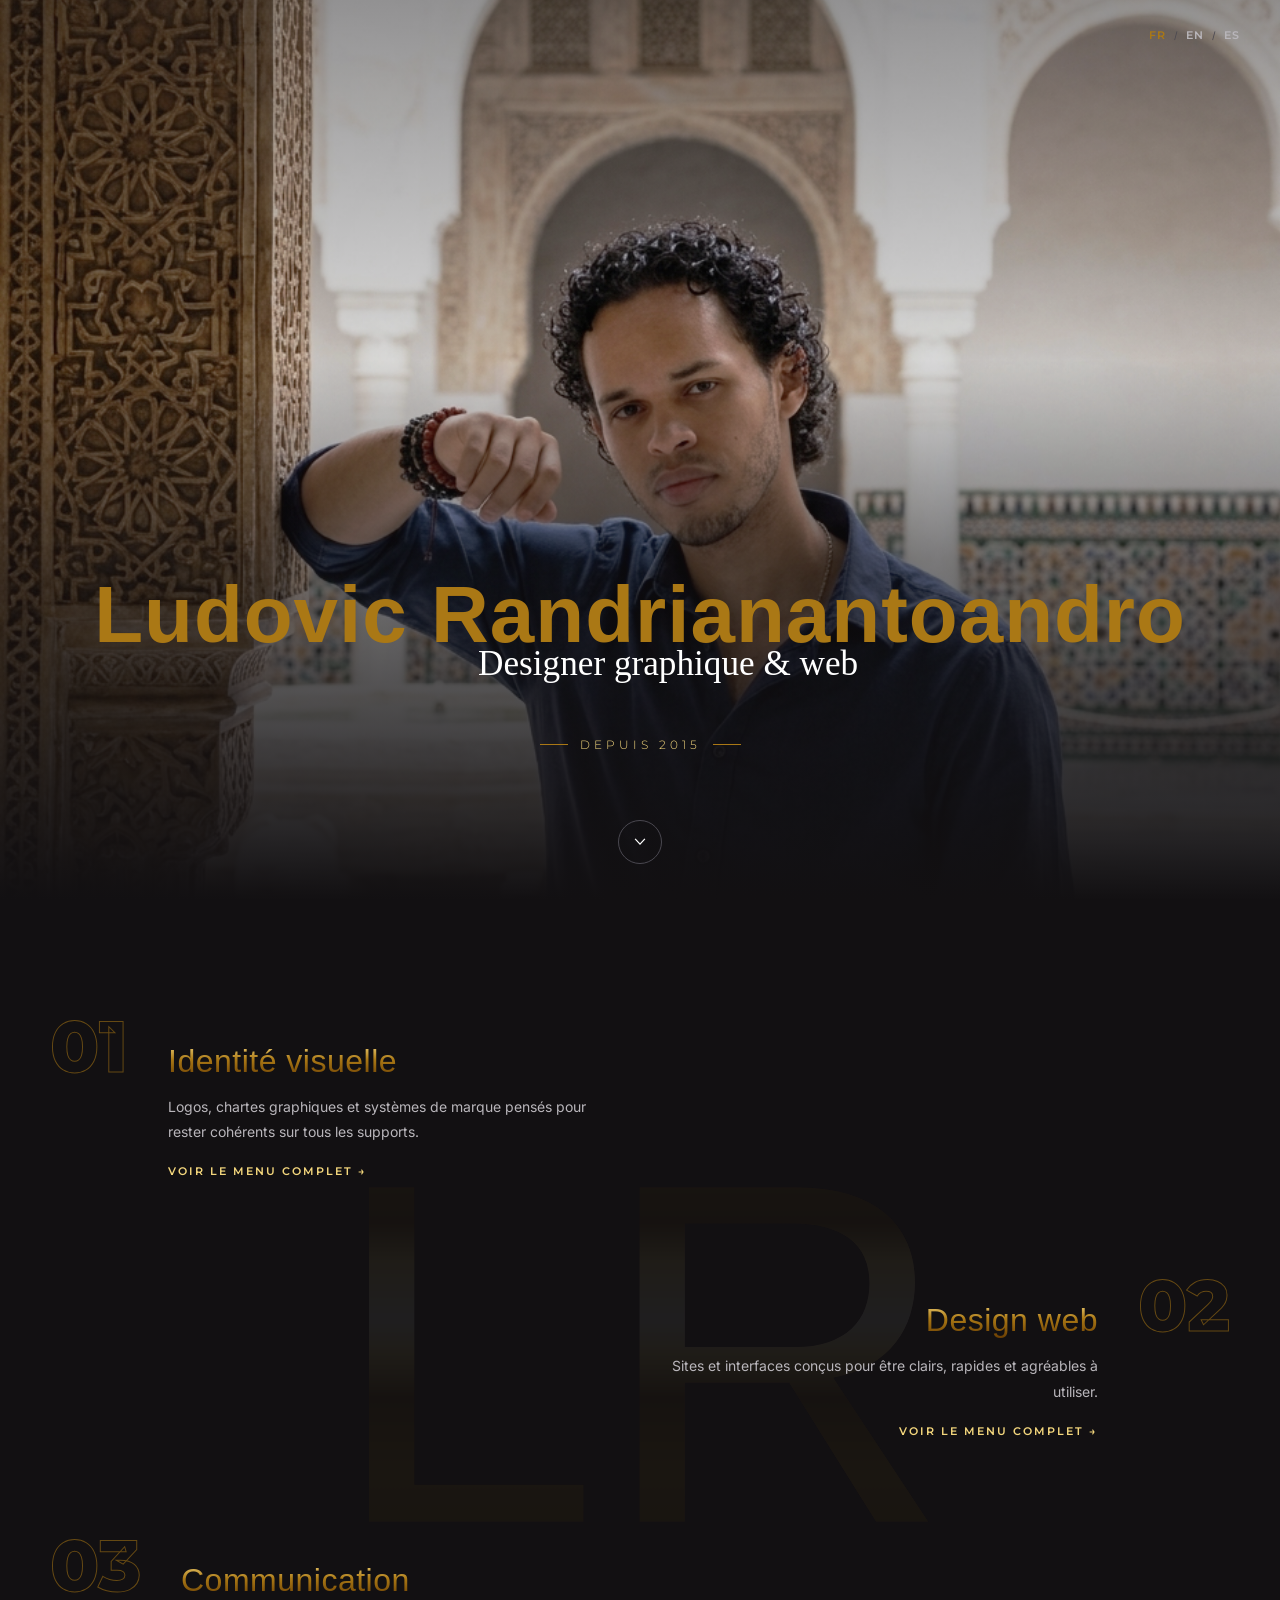
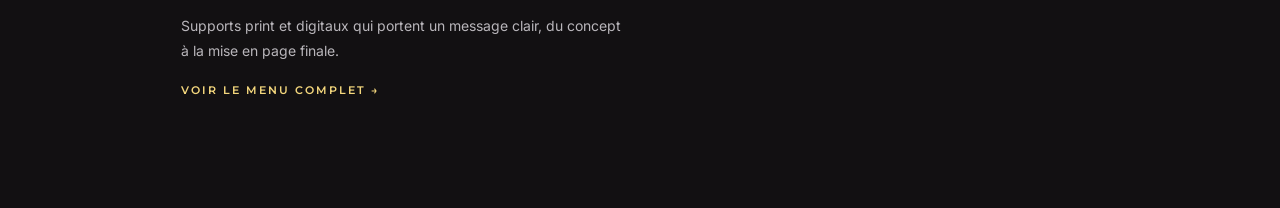
==== index.html @ 366ecce8 "Increase minimum size of .st-main / .st-sub on mobile Previous minimums (1.5em/0.94em) read too smal" ====
<!DOCTYPE html>
<html lang="fr">
<head>
<meta charset="UTF-8">
<meta name="viewport" content="width=device-width, initial-scale=1">
<title>Ludovic Randrianantoandro — Portfolio</title>
<link rel="preconnect" href="https://fonts.googleapis.com">
<link rel="preconnect" href="https://fonts.gstatic.com" crossorigin>
<link href="https://db.onlinewebfonts.com/c/8be6aef030888a4592f8fe1cd55ce703?family=House+of+cards+W03+Bold" rel="stylesheet">
<link href="https://fonts.googleapis.com/css2?family=Inter:wght@400;500;600&family=Montserrat:wght@100;300;400;700;800;900&family=Yellowtail&display=swap" rel="stylesheet">
<link rel="stylesheet" href="styles/tokens.css?v=2">
<link rel="stylesheet" href="styles/site.css?v=3">
<style>
  html{ scroll-behavior:smooth; }
  html,body{ margin:0; padding:0; }

  body{
    background:var(--bg);
    color:var(--text-body);
    font-family:'Inter', sans-serif;
    -webkit-font-smoothing:antialiased;
  }

  /* --- Hero --- */
  .home-hero{
    position:relative;
    height:100svh;
    min-height:560px;
    display:flex;
    flex-direction:column;
    align-items:center;
    justify-content:flex-end;
    overflow:hidden;
  }
  .home-hero-media{
    position:absolute;
    inset:0;
    z-index:0;
  }
  .home-hero-media img{
    width:100%;
    height:100%;
    object-fit:cover;
    object-position:top 20%;
    filter:grayscale(.15);
  }
  .home-hero-media::after{
    content:"";
    position:absolute;
    inset:0;
    background:
      linear-gradient(0deg, var(--bg) 0%, rgba(18,16,18,.55) 38%, rgba(18,16,18,.15) 60%, rgba(18,16,18,.45) 100%);
  }

  .home-hero-content{
    position:relative;
    z-index:1;
    text-align:center;
    padding:0 24px 56px;
  }
  .home-name{
    display:block;
    margin:0;
    font-family:'House of cards W03 Bold', sans-serif;
    font-size:clamp(2.6em, 7vw, 5em);
    letter-spacing:1px;
    color: var(--gold-2);
  }
  .home-role{
    display:block;
    font-family:'Ananda', cursive;
    font-weight:400;
    font-size:clamp(1.3em, 3vw, 2.2em);
    color:var(--white);
    margin-top:-0.5em;
    margin-left:1.6em;
  }
  .home-since{
    display:inline-flex;
    align-items:center;
    gap:12px;
    margin-top:18px;
    font-family:'Montserrat', sans-serif;
    font-weight:300;
    font-size:12px;
    letter-spacing:4px;
    text-transform:uppercase;
    color:var(--gold-1);
  }
  .home-since::before,
  .home-since::after{
    content:"";
    width:28px;
    height:1px;
    background:var(--gold-2);
  }

  .home-hero .lang-switch{
    position:absolute;
    top:24px;
    right:24px;
    z-index:2;
  }

  .scroll-cue{
    position:relative;
    z-index:1;
    margin-bottom:36px;
    width:44px;
    height:44px;
    border-radius:50%;
    border:1px solid #4a4850;
    display:flex;
    align-items:center;
    justify-content:center;
    color:var(--white);
    text-decoration:none;
    animation:scroll-bounce 2.2s ease-in-out infinite;
    transition:.2s;
  }
  .scroll-cue:hover{
    background:var(--gold-2);
    border-color:var(--gold-2);
    color:var(--navy);
  }
  .scroll-cue svg{ width:16px; height:16px; fill:currentColor; }
  @keyframes scroll-bounce{
    0%, 100%{ transform:translateY(0); }
    50%{ transform:translateY(8px); }
  }

  /* --- Categories (quinconce) --- */
  .categories{
    position:relative;
    overflow:hidden;
    margin:0 50px;
    padding:110px 0;
  }
  .categories-mark{
    position:absolute;
    top:50%;
    left:50%;
    transform:translate(-50%, -50%);
    z-index:0;
    font-family:'House of cards W03 Bold', sans-serif;
    font-size:clamp(280px, 38vw, 620px);
    line-height:1;
    opacity:.06;
    white-space:nowrap;
    pointer-events:none;
    user-select:none;
  }
  .category-row{
    position:relative;
    z-index:1;
    display:flex;
    align-items:baseline;
    gap:40px;
    max-width:760px;
    text-decoration:none;
    color:inherit;
  }
  .category-row + .category-row{ margin-top:90px; }
  .category-row--r{
    margin-left:0;
    margin-right:auto;
  }
  .category-row--l{
    margin-left:auto;
    margin-right:0;
    flex-direction:row-reverse;
    text-align:right;
  }

  .category-index{
    flex-shrink:0;
    font-family:'Montserrat', sans-serif;
    font-weight:800;
    font-size:4.5em;
    line-height:1;
    color:transparent;
    -webkit-text-stroke:1px var(--gold-2);
    opacity:.55;
  }

  .category-title{
    display:block;
    font-family:'House of cards W03 Bold', sans-serif;
    font-size:2em;
    letter-spacing:.5px;
    /* color: var(--gold-2); */
  }
  .category-desc{
    display:block;
    margin-top:14px;
    font-size:14px;
    line-height:1.8;
    color:var(--text-body);
    max-width:440px;
  }
  .category-row--l .category-desc{ margin-left:auto; }

  .category-cta{
    display:inline-flex;
    align-items:center;
    gap:8px;
    margin-top:20px;
    font-family:'Montserrat', sans-serif;
    font-size:11px;
    font-weight:600;
    letter-spacing:2px;
    text-transform:uppercase;
    color:var(--gold-1);
    transition:gap .2s;
  }
  .category-row:hover .category-cta{ gap:14px; }

  @media (max-width:700px){
    .categories{ margin:0 24px; padding:80px 0; }
    .category-row,
    .category-row--l{
      flex-direction:column;
      align-items:flex-start;
      text-align:left;
      margin-left:0;
      margin-right:0;
      max-width:100%;
    }
    .category-row--l .category-desc{ margin-left:0; }
    .category-index{ font-size:3em; }
    .home-role{ margin-left:.4em; }
  }
</style>
</head>
<body>

  <header class="home-hero">
    <div class="lang-switch">
      <button type="button" data-lang="fr" onclick="i18n.setLang('fr')">FR</button>
      <span class="sep">/</span>
      <button type="button" data-lang="en" onclick="i18n.setLang('en')">EN</button>
      <span class="sep">/</span>
      <button type="button" data-lang="es" onclick="i18n.setLang('es')">ES</button>
    </div>
    <div class="home-hero-media">
      <img src="images/photo_perso.jpg" alt="Portrait de Ludovic Randrianantoandro" data-i18n-attr="alt:home.photoAlt">
    </div>
    <div class="home-hero-content">
      <h1 class="home-name">Ludovic Randrianantoandro</h1>
      <p class="home-role" data-i18n="home.role">Designer graphique & web</p>
      <p class="home-since" data-i18n="home.since">Depuis 2015</p>
    </div>
    <a class="scroll-cue" href="#categories" aria-label="Découvrir mon travail" data-i18n-attr="aria-label:home.discover">
      <svg viewBox="0 0 24 24"><path d="M12 16.5 4 8l1.4-1.4L12 13.7l6.6-7.1L20 8z"/></svg>
    </a>
  </header>

  <section id="categories" class="categories">
    <span class="categories-mark gold-text" aria-hidden="true">LR</span>

    <a class="category-row category-row--r" href="identidad-visual.html">
      <span class="category-index">01</span>
      <span class="category-body">
        <span class="category-title gold-menu" data-i18n="nav.identidad">Identidad visual</span>
        <span class="category-desc" data-i18n="home.cat1.desc">Logos, chartes graphiques et systèmes de marque pensés pour rester cohérents sur tous les supports.</span>
        <span class="category-cta" data-i18n="home.cta">Voir le menu complet →</span>
      </span>
    </a>

    <a class="category-row category-row--l" href="diseno-web.html">
      <span class="category-index">02</span>
      <span class="category-body">
        <span class="category-title gold-menu" data-i18n="nav.diseno">Diseño web</span>
        <span class="category-desc" data-i18n="home.cat2.desc">Sites et interfaces conçus pour être clairs, rapides et agréables à utiliser.</span>
        <span class="category-cta" data-i18n="home.cta">Voir le menu complet →</span>
      </span>
    </a>

    <a class="category-row category-row--r" href="comunicacion.html">
      <span class="category-index">03</span>
      <span class="category-body">
        <span class="category-title gold-menu" data-i18n="nav.comunicacion">Comunicación</span>
        <span class="category-desc" data-i18n="home.cat3.desc">Supports print et digitaux qui portent un message clair, du concept à la mise en page finale.</span>
        <span class="category-cta" data-i18n="home.cta">Voir le menu complet →</span>
      </span>
    </a>
  </section>

<script src="scripts/i18n-common.js?v=2"></script>
<script>
  window.I18N_DICT = Object.assign({}, window.I18N_COMMON, {
    'home.photoAlt': {
      fr: 'Portrait de Ludovic Randrianantoandro',
      en: 'Portrait of Ludovic Randrianantoandro',
      es: 'Retrato de Ludovic Randrianantoandro'
    },
    'home.role': { fr: 'Designer graphique & web', en: 'Graphic & web designer', es: 'Diseñador gráfico & web' },
    'home.since': { fr: 'Depuis 2015', en: 'Since 2015', es: 'Desde 2015' },
    'home.discover': { fr: 'Découvrir mon travail', en: 'Discover my work', es: 'Descubrir mi trabajo' },
    'home.cta': { fr: 'Voir le menu complet →', en: 'See full menu →', es: 'Ver el menú completo →' },
    'home.cat1.desc': {
      fr: 'Logos, chartes graphiques et systèmes de marque pensés pour rester cohérents sur tous les supports.',
      en: 'Logos, brand guidelines and identity systems designed to stay consistent across every medium.',
      es: 'Logos, manuales de marca y sistemas de identidad pensados para mantenerse coherentes en todos los soportes.'
    },
    'home.cat2.desc': {
      fr: 'Sites et interfaces conçus pour être clairs, rapides et agréables à utiliser.',
      en: 'Websites and interfaces designed to be clear, fast and pleasant to use.',
      es: 'Sitios web e interfaces diseñados para ser claros, rápidos y agradables de usar.'
    },
    'home.cat3.desc': {
      fr: 'Supports print et digitaux qui portent un message clair, du concept à la mise en page finale.',
      en: 'Print and digital materials that carry a clear message, from concept to final layout.',
      es: 'Soportes impresos y digitales que transmiten un mensaje claro, desde el concepto hasta la maquetación final.'
    }
  });
</script>
<script src="scripts/i18n.js?v=2"></script>

</body>
</html>
---- styles/tokens.css ----
@font-face{
  font-family:'Ananda';
  src:url('https://font.ludovic-randrianantoandro.workers.dev/Ananda%20Personal%20Use.ttf') format('truetype');
  font-weight:400;
  font-style:normal;
}
@font-face{
  font-family:'Ananda';
  src:url('https://font.ludovic-randrianantoandro.workers.dev/Ananda%20Black%20Personal%20Use.ttf') format('truetype');
  font-weight:900;
  font-style:normal;
}
@font-face{
  font-family:'Luna';
  src:url('../fonts/Luna.ttf') format('truetype');
  font-weight:400;
  font-style:normal;
}

@font-face{
  font-family:'Cinzel';
  src:url('../fonts/Cinzel-Regular.otf') format('opentype');
  font-weight:400;
  font-style:normal;
}
@font-face{
  font-family:'Cinzel';
  src:url('../fonts/Cinzel-Medium.otf') format('opentype');
  font-weight:500;
  font-style:normal;
}
@font-face{
  font-family:'Cinzel';
  src:url('../fonts/Cinzel-SemiBold.otf') format('opentype');
  font-weight:600;
  font-style:normal;
}
@font-face{
  font-family:'Cinzel';
  src:url('../fonts/Cinzel-Bold.otf') format('opentype');
  font-weight:700;
  font-style:normal;
}
@font-face{
  font-family:'Cinzel';
  src:url('../fonts/Cinzel-ExtraBold.otf') format('opentype');
  font-weight:800;
  font-style:normal;
}
@font-face{
  font-family:'Cinzel';
  src:url('../fonts/Cinzel-Black.otf') format('opentype');
  font-weight:900;
  font-style:normal;
}


:root{
  --bg:#121012;
  --card-bg:#2a282b;
  --card-bg-2:#242226;
  --navy:#191833;
  --bronze:#94683c;
  --green:#172717;
  --white:#ffffff;
  --gold-1:#f4d77d;
  --gold-2:#aa7815;
  --gold-3:#663b02;
  --text-body:#b9b6bb;

  /* dégradés réutilisables : une custom property peut stocker un
     gradient entier, à réutiliser ensuite avec var(--nom) */
  --gold-gradient-simple: linear-gradient(0deg, var(--gold-3) 0%, var(--gold-2) 55%, var(--gold-1) 100%);
  --gold-gradient: linear-gradient(180deg, var(--gold-3) 0%, var(--gold-2) 5%, var(--gold-3) 23%, var(--gold-1) 31%, var(--white) 43%, var(--gold-1) 50%, var(--gold-3) 59%, var(--gold-2) 74%, var(--gold-3) 100%);
  --gold-gradient-h: linear-gradient(90deg, var(--gold-3) 0%, var(--gold-2) 5%, var(--gold-3) 23%, var(--gold-1) 31%, var(--white) 43%, var(--gold-1) 50%, var(--gold-3) 59%, var(--gold-2) 74%, var(--gold-3) 100%);
  --navy-gradient: linear-gradient(160deg, var(--navy) 0%, #201d42 100%);
}

*{box-sizing:border-box;}

.gold-menu{
  background:var(--gold-gradient-simple);
  -webkit-background-clip:text;
  background-clip:text;
  color:transparent;
}

.gold-text{
  background:var(--gold-gradient);
  -webkit-background-clip:text;
  background-clip:text;
  color:transparent;
}
---- styles/site.css ----
html,body{ margin:0 50px; padding:0; overflow-x:hidden; }

body{
  background:
    radial-gradient(ellipse 900px 500px at 50% 0%, rgba(255,255,255,0.03), transparent 60%),
    var(--bg);
  color:var(--text-body);
  font-family:'Inter', sans-serif;
  -webkit-font-smoothing:antialiased;
  animation:page-fade-in .6s ease both;
}
@keyframes page-fade-in{
  from{ opacity:0; }
  to{ opacity:1; }
}
@media (prefers-reduced-motion: reduce){
  body{ animation:none; }
}

.page{
  width:100%;
  padding:0 0 90px;
  position:relative;
}

/* --- Navbar --- */
.navbar{
  display:flex;
  align-items:center;
  justify-content:space-between;
  gap:20px;
  flex-wrap:wrap;
  margin:0;
  padding:15px 0;
  position:sticky;
  top:0;
  z-index:100;
  background:var(--bg);
}
.nav-menu{
  display:flex;
  align-items:center;
  gap:32px;
  list-style:none;
  margin:0;
  padding:0;
  flex:1;
}
.nav-menu a{
  color:var(--white);
  text-decoration:none;
  font-family:'Montserrat', sans-serif;
  font-size:13px;
  letter-spacing:1px;
  text-transform:uppercase;
  transition:color .2s;
}
.nav-menu a:hover{ color:var(--gold-2); }
.nav-menu a.is-active{ color:var(--gold-2); }

.nav-logo{ flex-shrink:0; }
.nav-logo img{
  height:52px;
  width:auto;
  display:block;
}

.nav-social{
  display:flex;
  align-items:center;
  justify-content:flex-end;
  gap:12px;
  flex:1;
}
.lang-switch{
  display:flex;
  align-items:center;
  gap:6px;
  margin-right:14px;
}
.lang-switch button{
  background:none;
  border:none;
  padding:4px 2px;
  font-family:'Montserrat', sans-serif;
  font-size:11px;
  font-weight:600;
  letter-spacing:1px;
  color:var(--text-body);
  cursor:pointer;
  transition:color .2s;
}
.lang-switch button:hover{ color:var(--white); }
.lang-switch button.is-active{ color:var(--gold-2); }
.lang-switch .sep{ color:#4a4850; font-size:10px; }

.social-icon{
  width:38px;
  height:38px;
  border-radius:50%;
  border:1px solid #4a4850;
  display:flex;
  align-items:center;
  justify-content:center;
  color:var(--white);
  transition:.2s;
}
.social-icon:hover{
  background:var(--gold-2);
  border-color:var(--gold-2);
  color:var(--navy);
}
.social-icon svg{
  width:16px;
  height:16px;
  fill:currentColor;
}

.nav-burger{
  display:none;
  flex-direction:column;
  justify-content:center;
  align-items:center;
  gap:5px;
  width:38px;
  height:38px;
  background:none;
  border:1px solid #4a4850;
  border-radius:50%;
  cursor:pointer;
  padding:0;
  flex-shrink:0;
}
.nav-burger span{
  display:block;
  width:16px;
  height:1.5px;
  background:var(--white);
  transition:transform .2s ease, opacity .2s ease;
}
.nav-burger.is-open span:nth-child(1){ transform:translateY(6.5px) rotate(45deg); }
.nav-burger.is-open span:nth-child(2){ opacity:0; }
.nav-burger.is-open span:nth-child(3){ transform:translateY(-6.5px) rotate(-45deg); }

/* --- Section titles (motif "mot principal + mot script en dessous") --- */
.block{ margin-top:70px; }
.section-title{ position:relative; }
.st-main{
  display:block;
  font-family:'House of cards W03 Bold', sans-serif;
  font-size:clamp(2.5em, 7vw, 4em);
  letter-spacing:1px;
  white-space:nowrap;
}
.st-sub{
  display:block;
  font-family:'Ananda', cursive;
  font-weight:400;
  font-size:clamp(1em, 4.375vw, 2.5em);
  color:#f2f2f5;
  margin-top:-0.8em;
  margin-left:2em;
  white-space:nowrap;
}
.title-rule{
  height:1px;
  width:70%;
  margin:14px auto 0;
  background:var(--gold-gradient-h);
}

.pill{
  display:inline-block;
  font-family:'Montserrat', sans-serif;
  font-size:1em;
  letter-spacing:1px;
  border:1px solid #4a4850;
  border-radius:4px;
  padding:8px 12px;
  color:#ffffff;
  text-decoration:none;
  transition:.2s;
}
a.pill:hover{
  border-color:var(--gold-2);
  color:var(--gold-2);
}

/* --- Project prev/next nav --- */
.project-nav{
  display:flex;
  justify-content:space-between;
  align-items:center;
  gap:24px;
  flex-wrap:wrap;
  margin-top:110px;
  padding-top:40px;
  border-top:1px solid #2a282b;
}
.project-nav-link{
  display:flex;
  align-items:center;
  gap:16px;
  max-width:320px;
  text-decoration:none;
  color:inherit;
}
.project-nav-link--next{ margin-left:auto; }
.project-nav-thumb{
  flex-shrink:0;
  width:64px;
  height:64px;
  border-radius:8px;
  overflow:hidden;
  background:var(--card-bg);
}
.project-nav-thumb img{
  width:100%;
  height:100%;
  object-fit:cover;
  display:block;
  transition:transform .4s ease;
}
.project-nav-link:hover .project-nav-thumb img{ transform:scale(1.08); }

.project-nav-text{
  display:flex;
  flex-direction:column;
  gap:4px;
}
.project-nav-link--next .project-nav-text{ text-align:right; }
.project-nav-label{
  font-family:'Montserrat', sans-serif;
  font-size:10px;
  font-weight:600;
  letter-spacing:2px;
  text-transform:uppercase;
  color:var(--gold-2);
}
.project-nav-name{
  font-family:'House of cards W03 Bold', sans-serif;
  font-size:1.3em;
  transition:.2s;
}
.project-nav-link:hover .project-nav-name{ color:var(--gold-2); }
.project-nav-link--prev:hover .project-nav-name{ transform:translateX(-4px); }
.project-nav-link--next:hover .project-nav-name{ transform:translateX(4px); }
.project-nav-name{ display:inline-block; }

@media (max-width:560px){
  .project-nav{ flex-direction:column; align-items:stretch; }
  .project-nav-link--next{ margin-left:0; }
}

/* --- Footer --- */
.footer{
  margin-top:100px;
  padding-top:40px;
  border-top:1px solid #2a282b;
  text-align:center;
}
.footer-social{
  display:flex;
  justify-content:center;
  gap:12px;
  margin-bottom:24px;
}
.footer-copy{
  font-family:'Montserrat', sans-serif;
  font-size:11px;
  letter-spacing:1px;
  color:var(--text-body);
}

@media (max-width:620px){
  html,body{ margin:0 20px; }
  .page{ padding:50px 0 70px; }

  .navbar{
    display:grid;
    grid-template-columns:1fr auto 1fr;
    align-items:center;
    row-gap:12px;
  }
  .nav-logo{ grid-column:2; grid-row:1; }
  .nav-burger{ grid-column:3; grid-row:1; justify-self:end; }

  .nav-social{
    grid-column:1 / -1;
    grid-row:2;
    justify-content:center;
  }
  .nav-social .social-icon{ display:none; }

  .nav-menu{
    display:none;
    position:absolute;
    top:100%;
    left:0;
    right:0;
    flex-direction:column;
    align-items:stretch;
    gap:0;
    background:var(--bg);
    border-top:1px solid #2a282b;
    border-bottom:1px solid #2a282b;
    padding:8px 0;
    z-index:99;
  }
  .nav-menu.is-open{ display:flex; }
  .nav-menu li{ list-style:none; }
  .nav-menu a{ display:block; padding:14px 4px; }

  .nav-burger{ display:flex; }
}
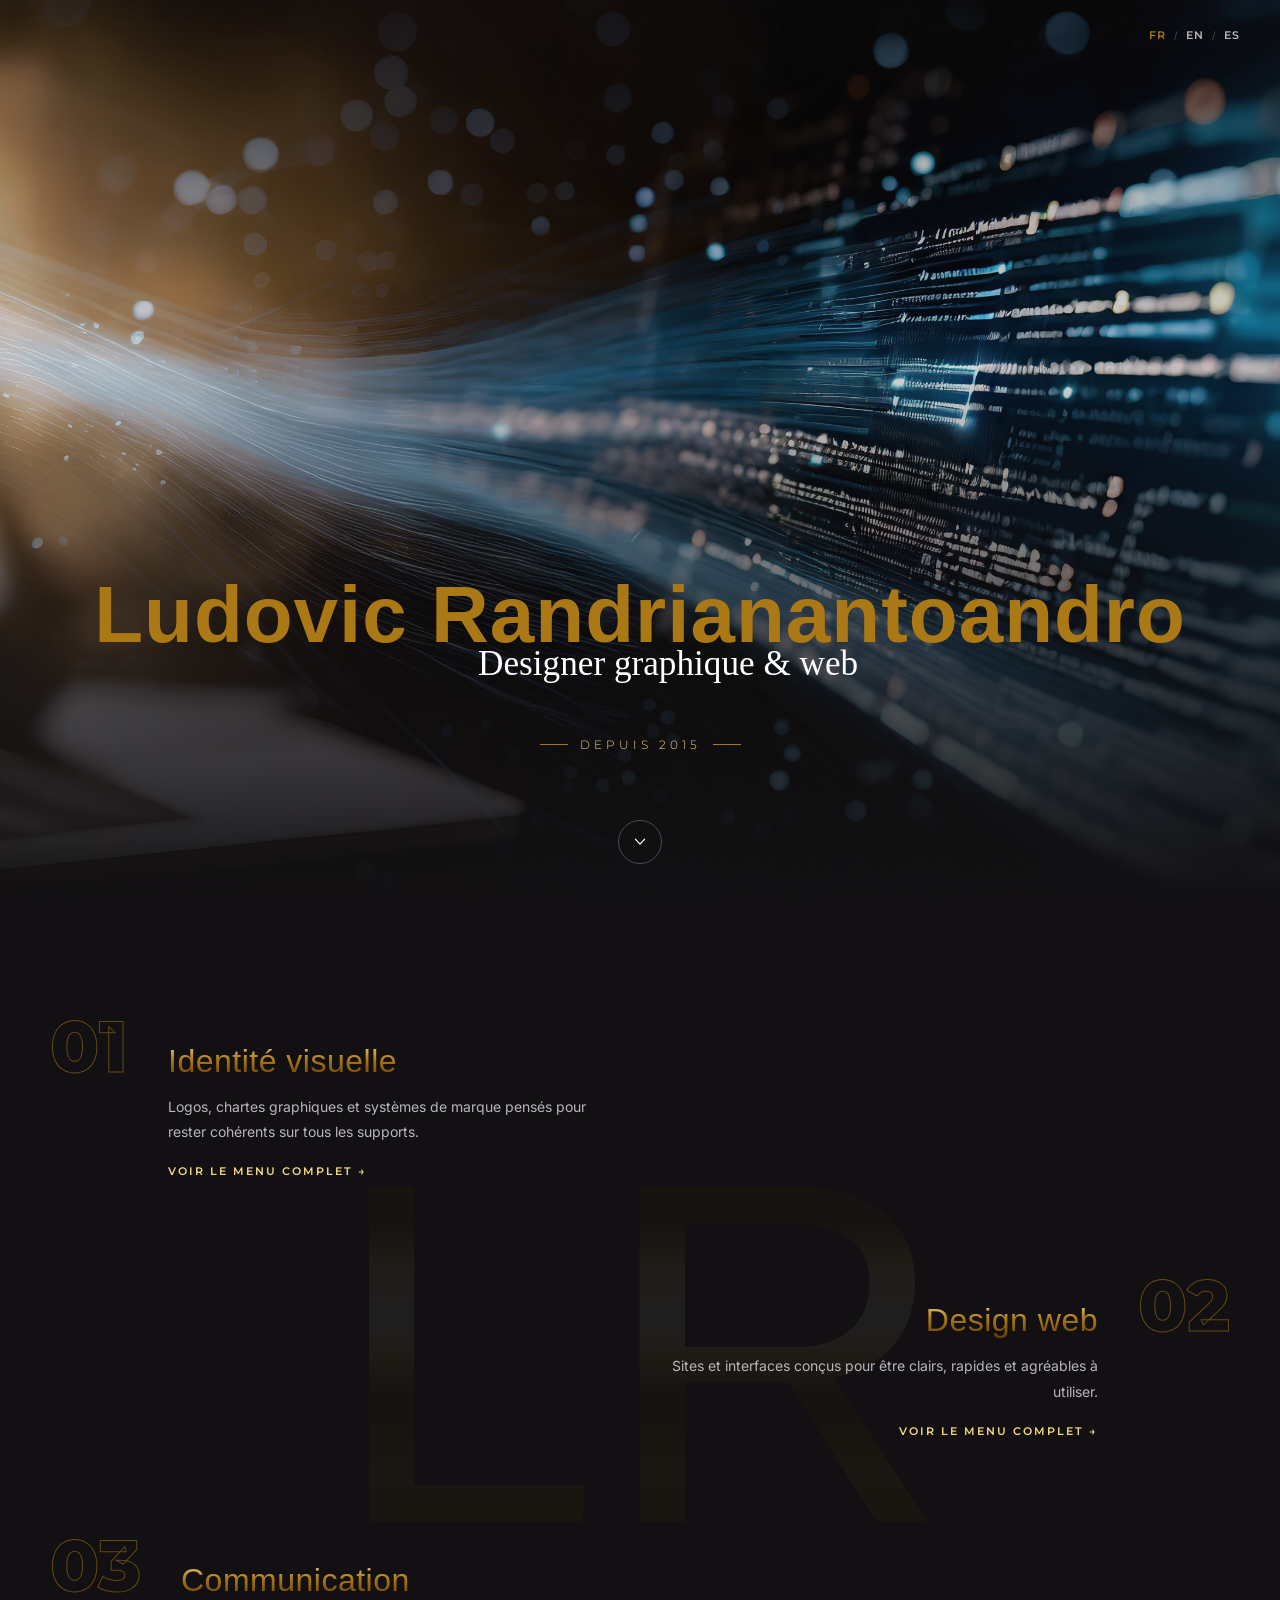
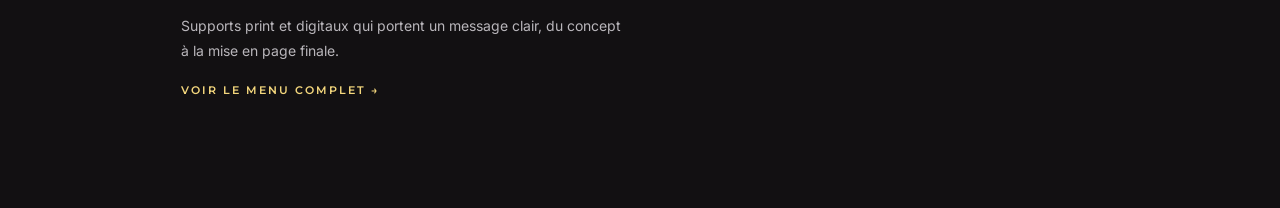
==== commit fd1f1d57: "Update homepage hero photo Co-Authored-By: Claude Sonnet 5 <noreply@anthropic.com>" ====
--- a/index.html
+++ b/index.html
@@ -9,7 +9,7 @@
 <link href="https://db.onlinewebfonts.com/c/8be6aef030888a4592f8fe1cd55ce703?family=House+of+cards+W03+Bold" rel="stylesheet">
 <link href="https://fonts.googleapis.com/css2?family=Inter:wght@400;500;600&family=Montserrat:wght@100;300;400;700;800;900&family=Yellowtail&display=swap" rel="stylesheet">
 <link rel="stylesheet" href="styles/tokens.css?v=2">
-<link rel="stylesheet" href="styles/site.css?v=3">
+<link rel="stylesheet" href="styles/site.css?v=8">
 <style>
   html{ scroll-behavior:smooth; }
   html,body{ margin:0; padding:0; }
@@ -243,7 +243,7 @@
       <button type="button" data-lang="es" onclick="i18n.setLang('es')">ES</button>
     </div>
     <div class="home-hero-media">
-      <img src="images/photo_perso.jpg" alt="Portrait de Ludovic Randrianantoandro" data-i18n-attr="alt:home.photoAlt">
+      <img src="images/home_page.jpg" alt="Portrait de Ludovic Randrianantoandro" data-i18n-attr="alt:home.photoAlt">
     </div>
     <div class="home-hero-content">
       <h1 class="home-name">Ludovic Randrianantoandro</h1>
@@ -316,6 +316,7 @@
   });
 </script>
 <script src="scripts/i18n.js?v=2"></script>
+<script src="scripts/nav.js?v=3"></script>
 
 </body>
 </html>
--- a/styles/site.css
+++ b/styles/site.css
@@ -248,8 +248,8 @@
 .project-nav-name{ display:inline-block; }
 
 @media (max-width:560px){
-  .project-nav{ flex-direction:column; align-items:stretch; }
-  .project-nav-link--next{ margin-left:0; }
+  .project-nav-thumb{ display:none; }
+  .project-nav-link{ gap:0; max-width:48%; }
 }
 
 /* --- Footer --- */
@@ -312,4 +312,50 @@
   .nav-menu a{ display:block; padding:14px 4px; }
 
   .nav-burger{ display:flex; }
-}
+
+  .st-sub{
+    font-size:clamp(1.5em, calc(4.375vw + 0.5em), 3em);
+    margin-top:-0.6em;
+  }
+}
+
+/* --- Back to top --- */
+.back-to-top{
+  position:fixed;
+  right:24px;
+  bottom:24px;
+  width:44px;
+  height:44px;
+  border-radius:50%;
+  border:1px solid #4a4850;
+  background:var(--bg);
+  color:var(--white);
+  display:flex;
+  align-items:center;
+  justify-content:center;
+  cursor:pointer;
+  opacity:0;
+  visibility:hidden;
+  transform:translateY(10px);
+  transition:opacity .25s ease, transform .25s ease, visibility .25s;
+  z-index:90;
+}
+.back-to-top.is-visible{
+  opacity:1;
+  visibility:visible;
+  transform:translateY(0);
+}
+.back-to-top:hover{
+  background:var(--gold-2);
+  border-color:var(--gold-2);
+  color:var(--navy);
+}
+.back-to-top svg{
+  width:18px;
+  height:18px;
+  fill:currentColor;
+}
+
+@media (max-width:620px){
+  .back-to-top{ right:16px; bottom:16px; width:40px; height:40px; }
+}
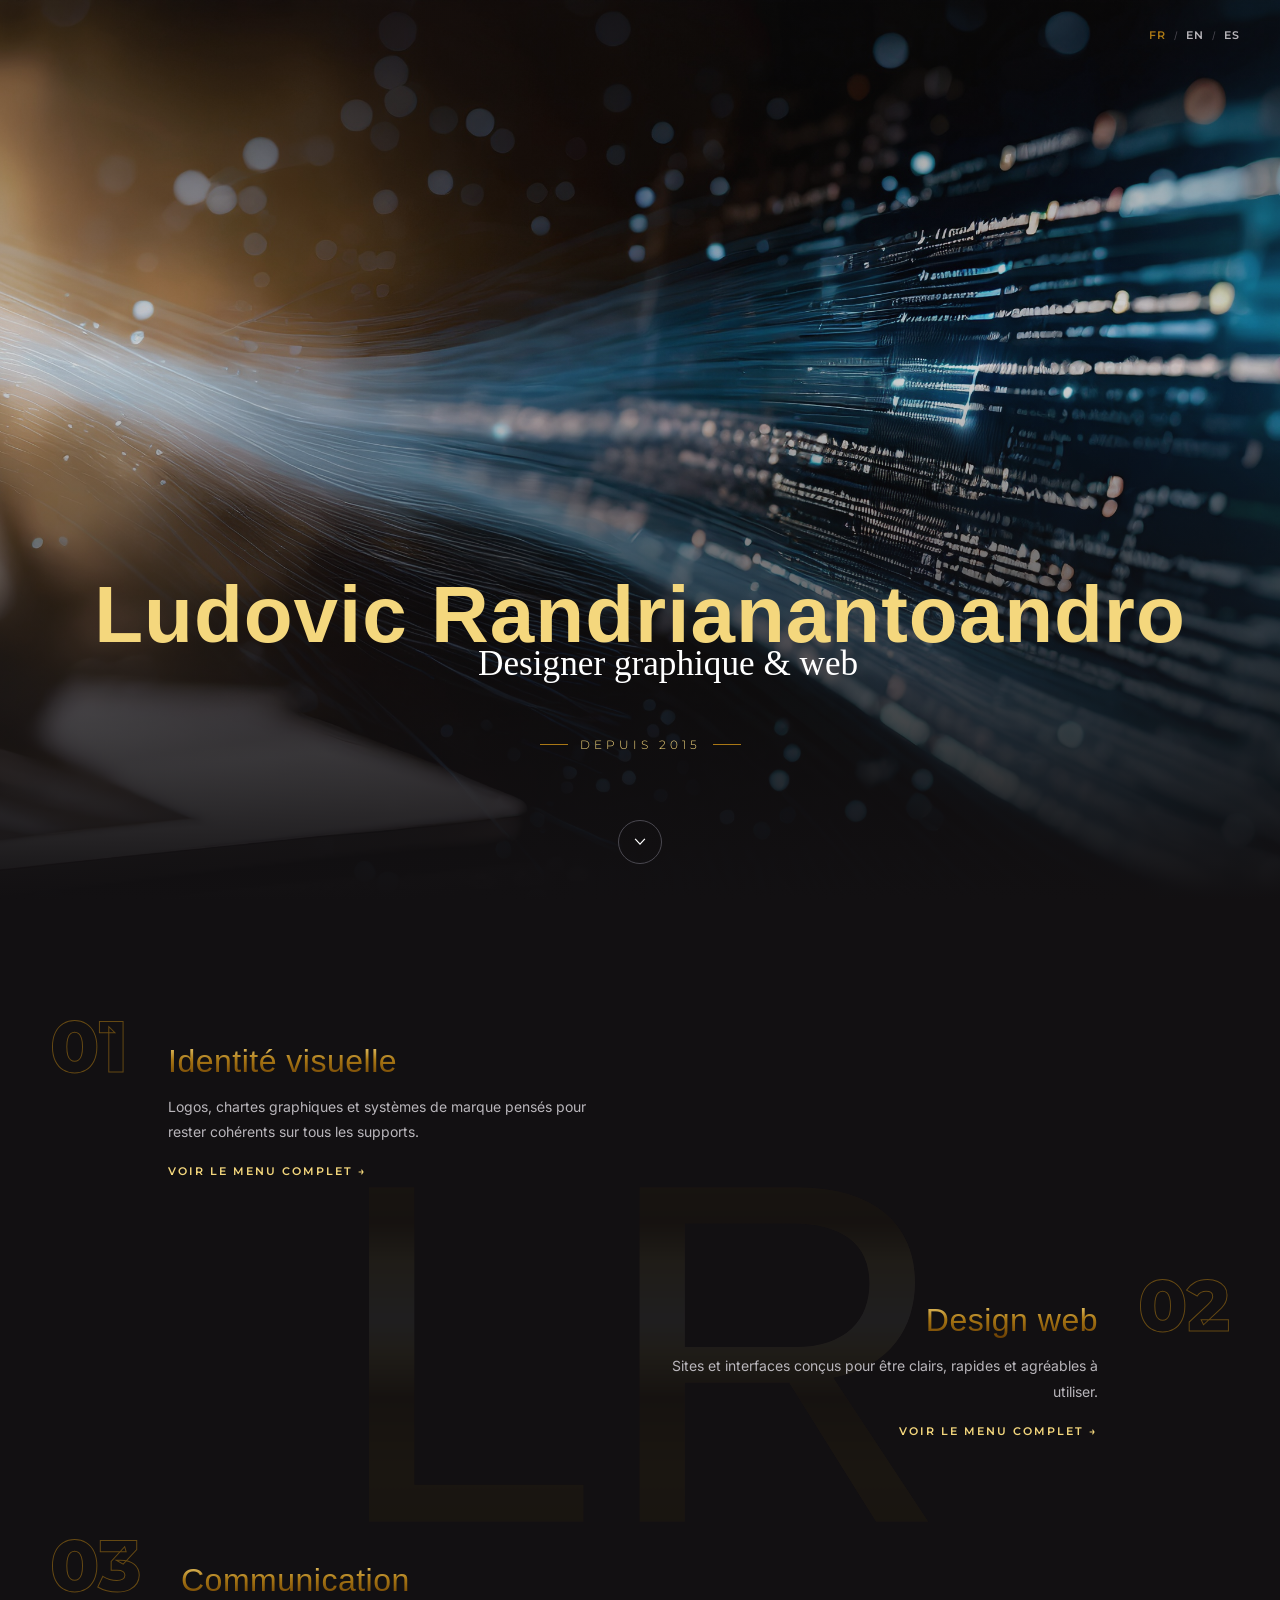
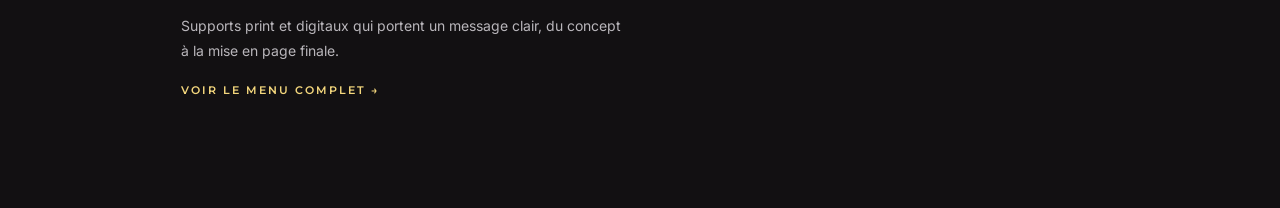
==== commit 51875ee5: "Shift hero photo fully left on mobile, update .home-name color Co-Authored-By: Claude Sonnet 5 <nore" ====
--- a/index.html
+++ b/index.html
@@ -64,7 +64,7 @@
     font-family:'House of cards W03 Bold', sans-serif;
     font-size:clamp(2.6em, 7vw, 5em);
     letter-spacing:1px;
-    color: var(--gold-2);
+    color: var(--gold-1);
   }
   .home-role{
     display:block;
@@ -229,6 +229,7 @@
     .category-row--l .category-desc{ margin-left:0; }
     .category-index{ font-size:3em; }
     .home-role{ margin-left:.4em; }
+    .home-hero-media img{ object-position:left 20%; }
   }
 </style>
 </head>
